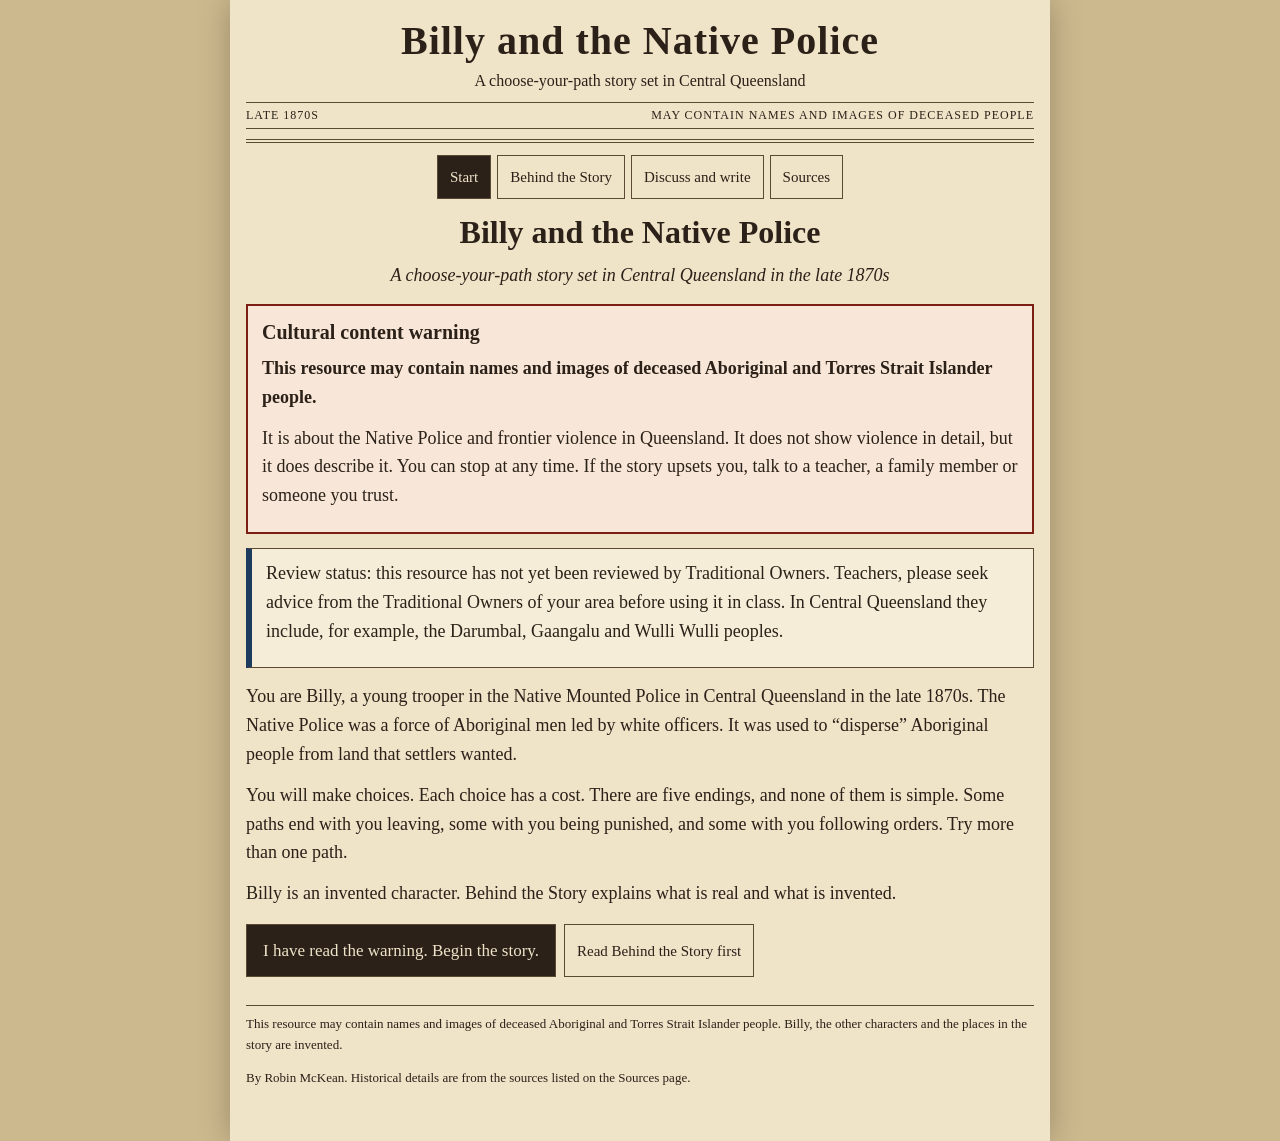
==== index.html @ 31b7c8f5 "Billy and the Native Police: choose-your-path app, student and teacher versions" ====
<!doctype html>
<html lang="en-AU"><head><meta charset="utf-8">
<meta name="viewport" content="width=device-width,initial-scale=1">
<title>Billy and the Native Police</title>
<meta name="description" content="A choose-your-path story set in Central Queensland in the late 1870s, about a young trooper in the Native Mounted Police. Includes a cultural content warning, real history panels with sources, and class questions.">
<meta name="theme-color" content="#2b2118">
<link rel="icon" href="data:image/svg+xml,%3Csvg xmlns='http://www.w3.org/2000/svg' viewBox='0 0 32 32'%3E%3Crect width='32' height='32' fill='%232b2118'/%3E%3Cpath d='M6 24 L16 8 L26 24' stroke='%23efe3c8' stroke-width='3' fill='none'/%3E%3C/svg%3E">
<link rel="stylesheet" href="styles.css">
</head><body>
<a class="skip" href="#main">Skip to the main content</a>
<div class="sheet">
<header>

 <div class="mast">Billy and the Native Police</div>
 <div class="sub">A choose-your-path story set in Central Queensland</div>
 <div class="dateline"><span>Late 1870s</span><span>May contain names and images of deceased people</span></div>
</header>
<nav id="nav" aria-label="Sections"></nav>
<main id="main" tabindex="-1"></main>
<footer id="foot"></footer>
</div>
<noscript><p style="padding:16px;font-family:Georgia,serif">This app needs JavaScript. Nothing is sent anywhere.</p></noscript>
<script src="data.js"></script>
<script src="app.js"></script>
</body></html>
---- styles.css ----
:root{--paper:#efe3c8;--ink:#2b2118;--rule:#5b4a33;--red:#7a1f12;--soft:#f6edd8;--green:#1f4a2c;--blue:#1d3b5c;--earth:#8a4b24}
*{box-sizing:border-box}
html{-webkit-text-size-adjust:100%}
body{margin:0;background:#cdb98e;color:var(--ink);font-family:Georgia,"Times New Roman",serif;font-size:18px;line-height:1.6}
.skip{position:absolute;left:-999px;top:0;background:var(--ink);color:var(--paper);padding:10px 14px;z-index:10}
.skip:focus{left:8px;top:8px}
.sheet{max-width:820px;margin:0 auto;background:var(--paper);padding:14px 16px 40px;min-height:100vh;box-shadow:0 0 30px rgba(0,0,0,.25)}
header{text-align:center;border-bottom:4px double var(--rule);padding-bottom:10px}
.mast{font-weight:bold;font-size:clamp(24px,6.5vw,40px);letter-spacing:1px;margin:4px 0;line-height:1.15}
.sub{font-size:16px}
.dateline{display:flex;justify-content:space-between;gap:8px;flex-wrap:wrap;font-size:12px;text-transform:uppercase;letter-spacing:1px;border-top:1px solid var(--rule);border-bottom:1px solid var(--rule);padding:3px 0;margin-top:8px}
.tbanner{background:var(--ink);color:var(--paper);margin:0 0 8px;padding:6px 10px;font-size:14px}
.tbanner a{color:#ffd9a8}
nav{display:flex;flex-wrap:wrap;gap:6px;margin:12px 0;justify-content:center}
nav a,.btn{display:inline-flex;align-items:center;justify-content:center;font:inherit;font-size:15px;padding:8px 12px;min-height:44px;background:var(--paper);color:var(--ink);border:1px solid var(--rule);cursor:pointer;text-decoration:none;text-align:center}
nav a[aria-current="page"]{background:var(--ink);color:var(--paper)}
.btn.dark{background:var(--ink);color:var(--paper)}
.btn.big{font-size:17px;padding:12px 16px}
.btn.small{font-size:14px}
:focus-visible{outline:3px solid var(--red);outline-offset:2px}
main:focus,h1:focus{outline:none}
h1{font-size:clamp(24px,6vw,32px);text-align:center;margin:14px 0 10px;line-height:1.2}
h2{font-size:20px;margin:18px 0 6px}
h3{font-size:17px;margin:12px 0 4px}
p{margin:0 0 12px}
.lead{text-align:center;font-style:italic}
.kind{font-family:"Courier New",monospace;text-transform:uppercase;letter-spacing:1px;font-size:14px;color:var(--red);text-align:center;margin:0 0 8px}
.strong{font-weight:bold}
.care{border:2px solid var(--red);background:#f8e7d8;padding:10px 14px;margin:14px 0}
.care h2{margin-top:0}
.panel{border:1px solid var(--rule);padding:10px 14px;margin:14px 0;background:var(--soft)}
.panel h2{margin-top:0}
.panel.real{border-left:6px solid var(--green)}
.panel.made{border-left:6px dashed var(--red)}
.panel.check{border-left:6px solid var(--blue)}
.panel.summary{border-left:6px solid var(--earth)}
.panel.teacher{border-left:6px double var(--blue);background:#e6edf4}
.panel ul{margin:6px 0 0;padding-left:20px}
.panel li{margin-bottom:8px}
details summary{cursor:pointer;font-weight:bold;min-height:32px}
.badge{display:inline-block;font-size:11px;font-weight:bold;letter-spacing:1px;text-transform:uppercase;padding:1px 7px;margin:0 6px 2px 0;border:1.5px solid;vertical-align:middle}
.b-real{color:var(--green);border-color:var(--green);background:#e4eddc}
.srcs{display:block;font-size:14px;margin-top:2px}
.srcs a,.sourcelist a{color:var(--blue);overflow-wrap:anywhere}
.choices{list-style:none;margin:6px 0;padding:0}
.sc{display:block;width:100%;text-align:left;font:inherit;background:#fffaf0;color:var(--ink);border:2px solid var(--rule);padding:12px 14px;margin:8px 0;cursor:pointer;min-height:48px}
.sc:hover{background:#f6e7c9;border-color:var(--red)}
.actions{display:flex;flex-wrap:wrap;gap:8px;margin:16px 0}
.small{font-size:14px}
.note{font-size:15px;border:1px dashed var(--rule);padding:8px 10px;margin:12px 0}
.sr{position:absolute;left:-9999px}
.trail li{margin-bottom:4px}
.qs li{margin-bottom:14px}
.tgroup{margin:8px 0}
.tbox{border:1px dashed var(--rule);background:#fffaf0;padding:8px 12px;margin-top:6px}
.sourcelist li{margin-bottom:10px;font-size:15px}
figure{margin:10px 0}
figure img{max-width:100%;height:auto;border:1px solid var(--rule)}
figcaption{font-size:14px}
footer{margin-top:28px;border-top:1px solid var(--rule);padding-top:8px;font-size:13px}
@media print{nav,.actions,.skip,.sc{display:none}.sheet{box-shadow:none}details{display:block}}
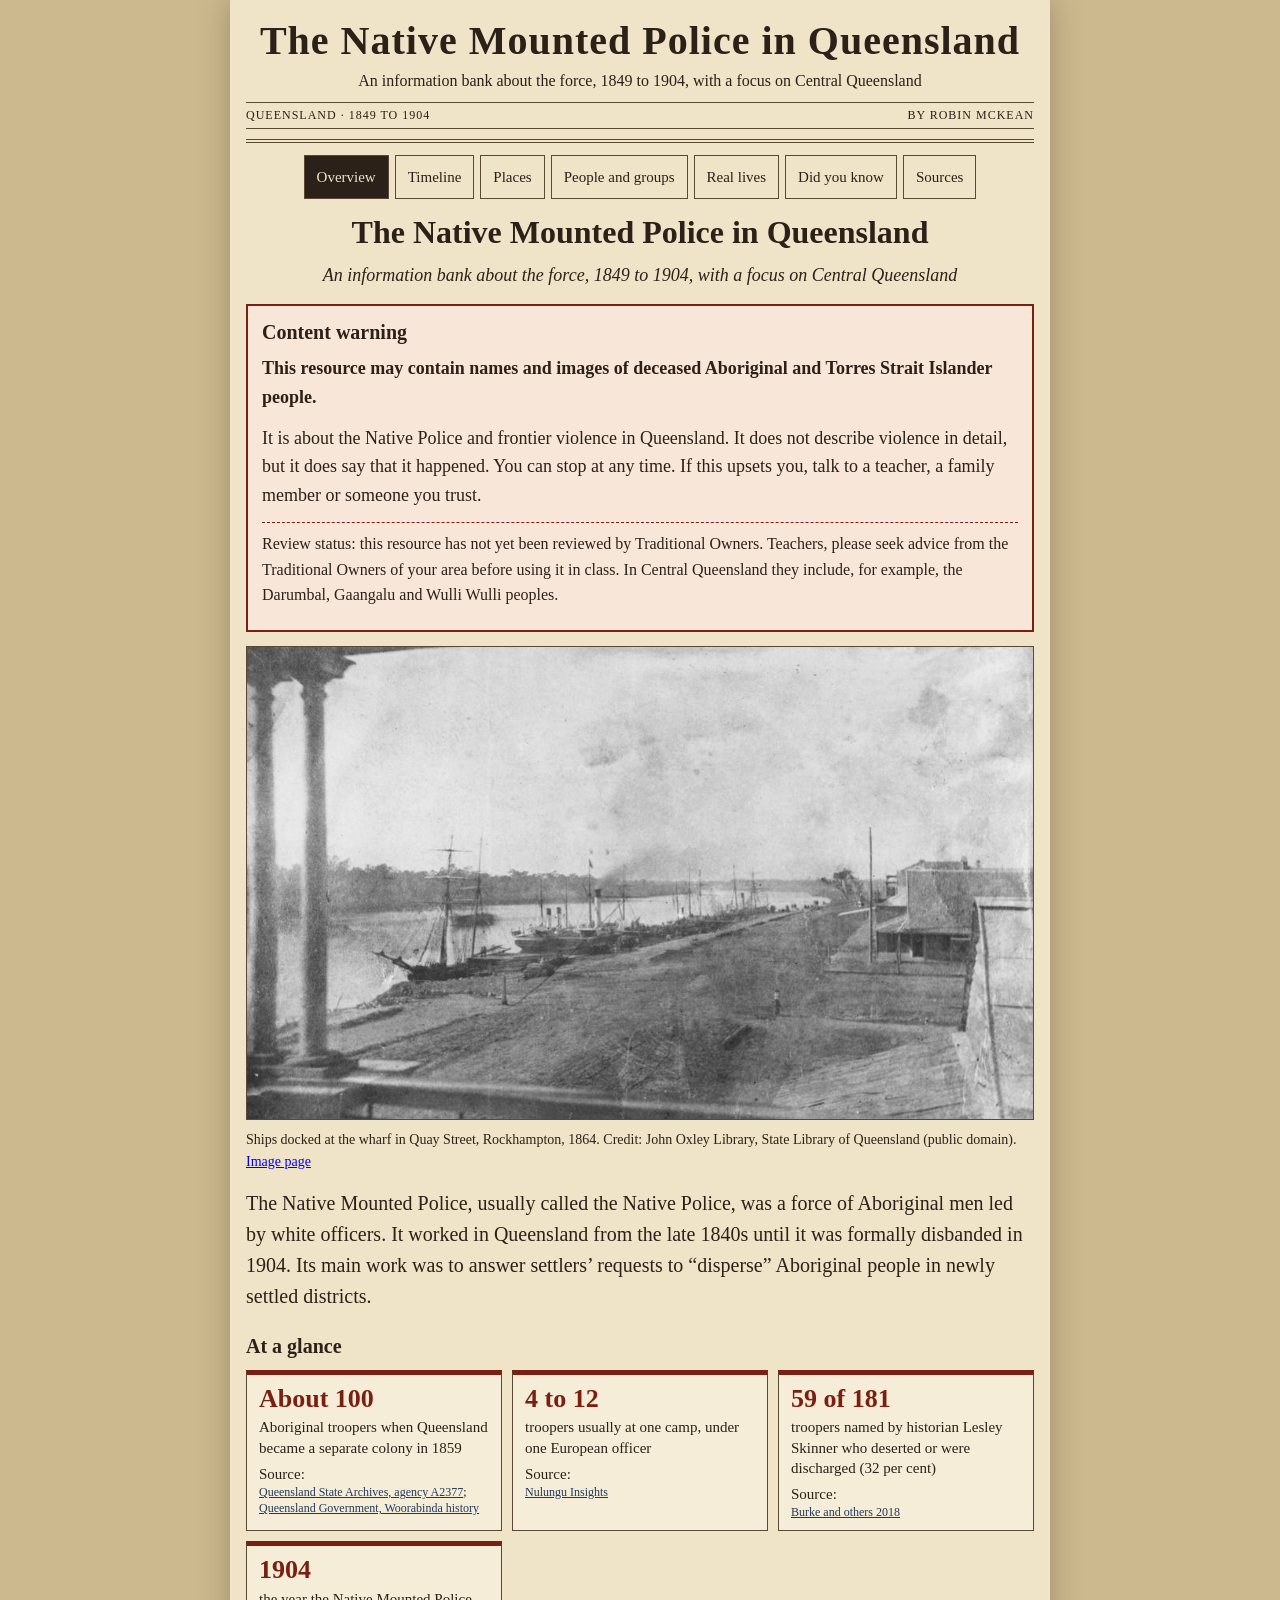
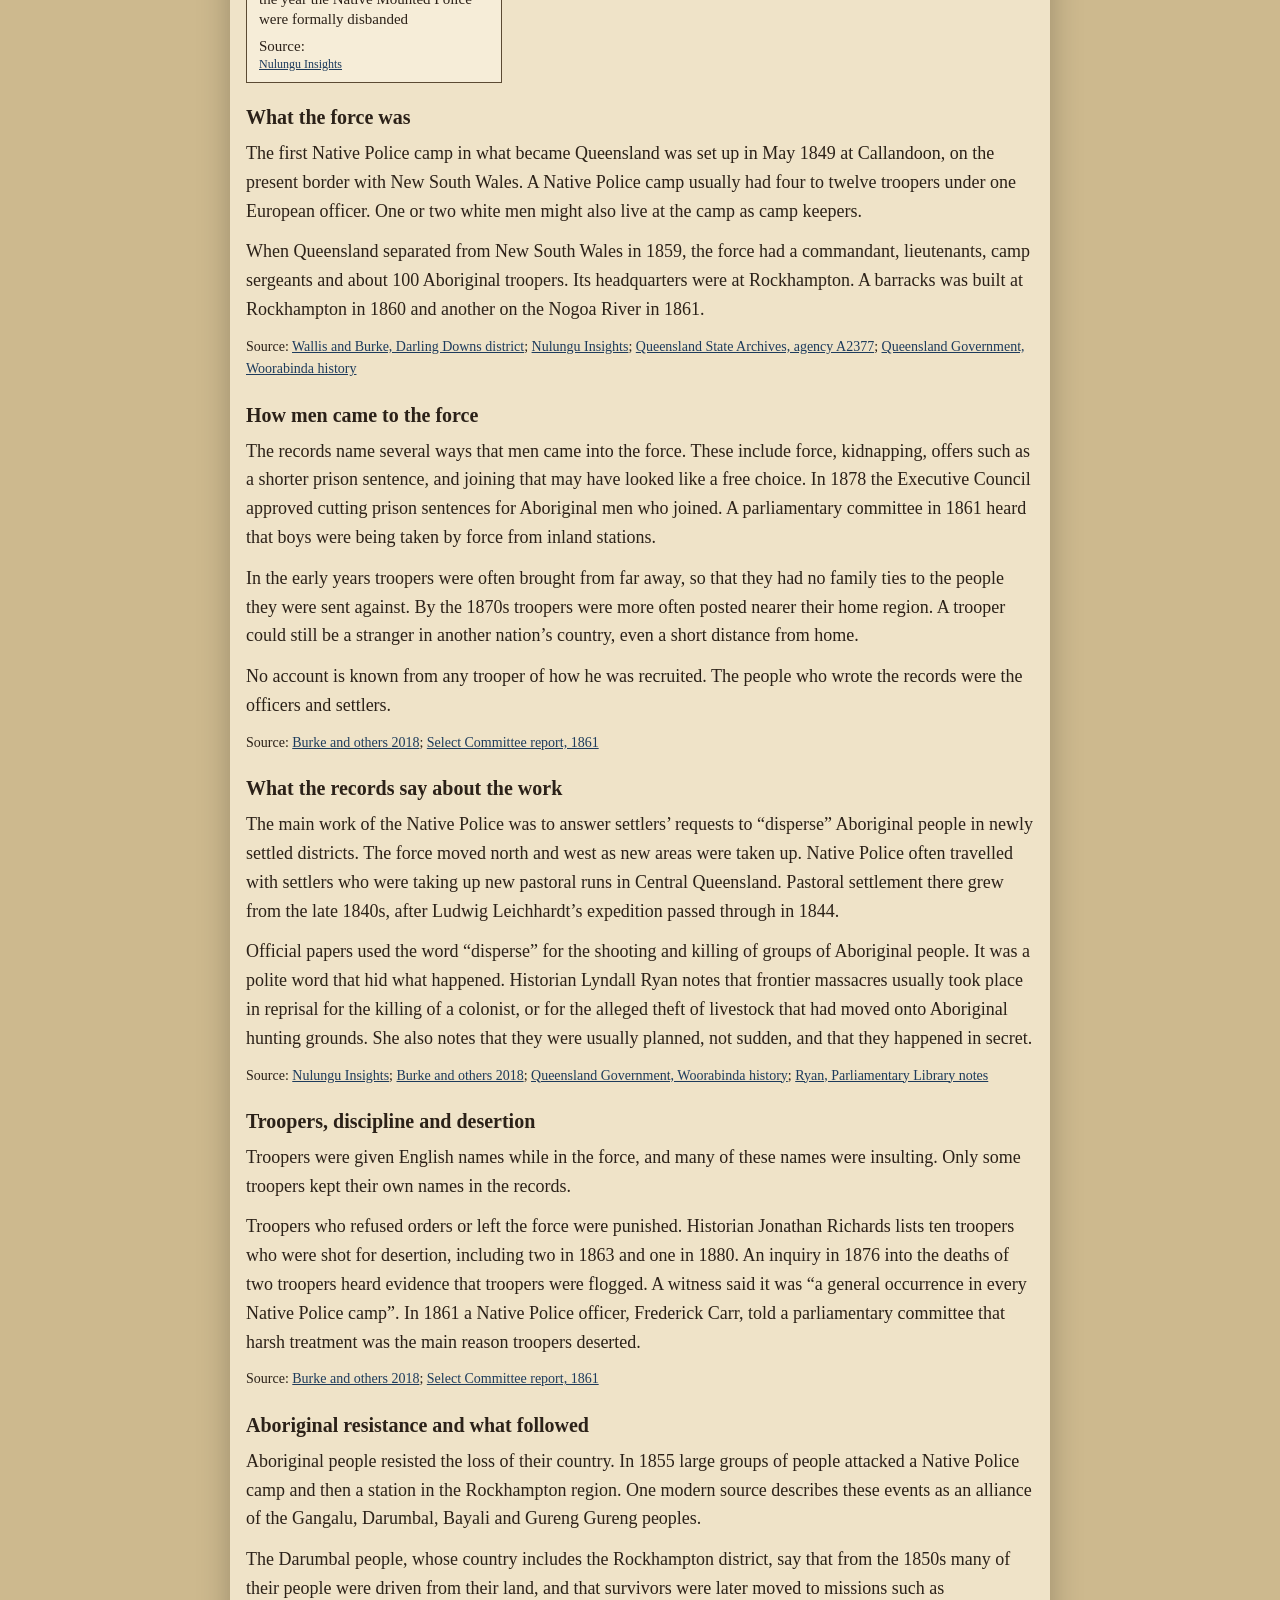
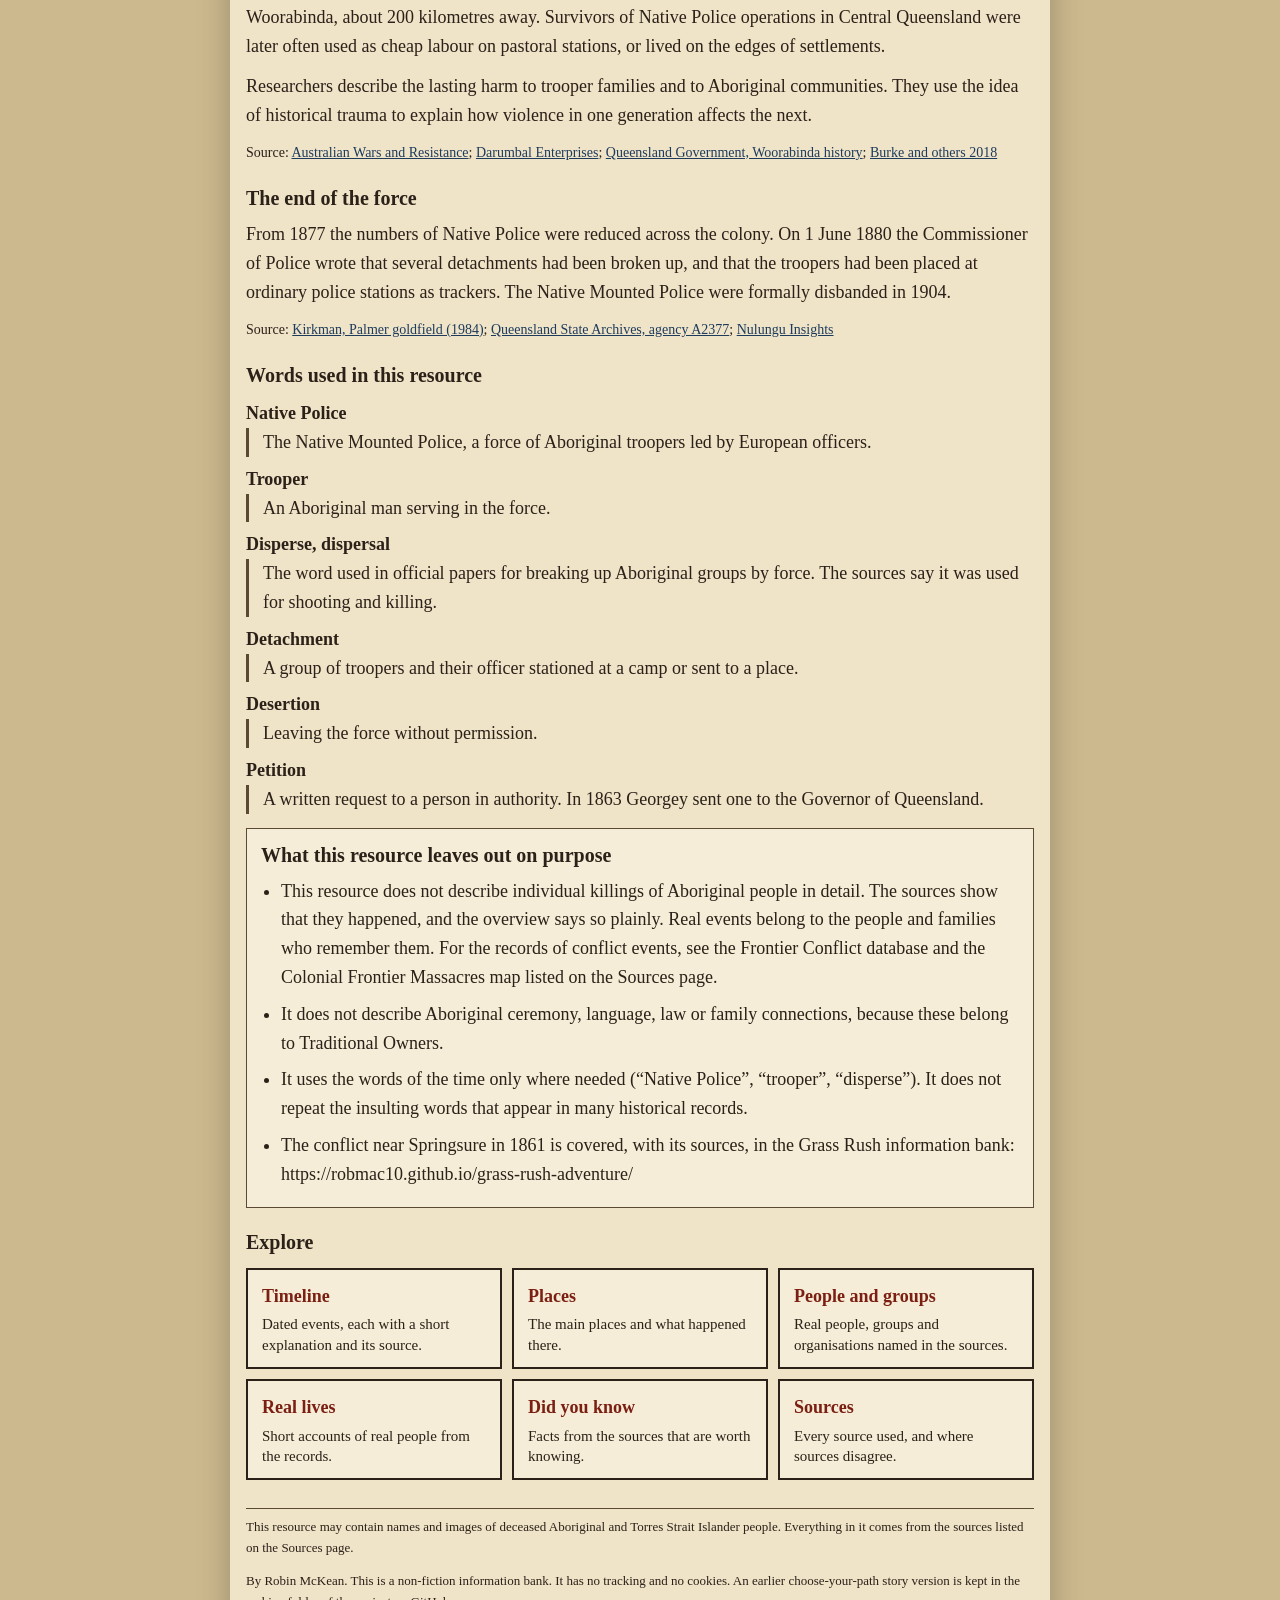
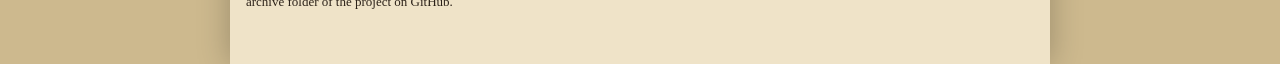
==== commit d8afb9f6: "Turn into a non-fiction information bank; story version archived (tag story-version, archive/story-v" ====
--- a/index.html
+++ b/index.html
@@ -1,25 +1,25 @@
 <!doctype html>
 <html lang="en-AU"><head><meta charset="utf-8">
 <meta name="viewport" content="width=device-width,initial-scale=1">
-<title>Billy and the Native Police</title>
-<meta name="description" content="A choose-your-path story set in Central Queensland in the late 1870s, about a young trooper in the Native Mounted Police. Includes a cultural content warning, real history panels with sources, and class questions.">
+<title>The Native Mounted Police in Queensland</title>
+<meta name="description" content="A non-fiction information bank about the Native Mounted Police in Queensland: an overview, timeline, places, people and groups, real lives, and sources. Includes a cultural content warning.">
 <meta name="theme-color" content="#2b2118">
-<link rel="icon" href="data:image/svg+xml,%3Csvg xmlns='http://www.w3.org/2000/svg' viewBox='0 0 32 32'%3E%3Crect width='32' height='32' fill='%232b2118'/%3E%3Cpath d='M6 24 L16 8 L26 24' stroke='%23efe3c8' stroke-width='3' fill='none'/%3E%3C/svg%3E">
+<link rel="icon" href="data:image/svg+xml,%3Csvg xmlns='http://www.w3.org/2000/svg' viewBox='0 0 32 32'%3E%3Crect width='32' height='32' fill='%232b2118'/%3E%3Cpath d='M6 24 L16 8 L26 24' stroke='%23f1e6cc' stroke-width='3' fill='none'/%3E%3C/svg%3E">
 <link rel="stylesheet" href="styles.css">
 </head><body>
 <a class="skip" href="#main">Skip to the main content</a>
 <div class="sheet">
 <header>
 
- <div class="mast">Billy and the Native Police</div>
- <div class="sub">A choose-your-path story set in Central Queensland</div>
- <div class="dateline"><span>Late 1870s</span><span>May contain names and images of deceased people</span></div>
+ <div class="mast">The Native Mounted Police in Queensland</div>
+ <div class="sub">An information bank about the force, 1849 to 1904, with a focus on Central Queensland</div>
+ <div class="dateline"><span>Queensland · 1849 to 1904</span><span>By Robin McKean</span></div>
 </header>
 <nav id="nav" aria-label="Sections"></nav>
 <main id="main" tabindex="-1"></main>
 <footer id="foot"></footer>
 </div>
-<noscript><p style="padding:16px;font-family:Georgia,serif">This app needs JavaScript. Nothing is sent anywhere.</p></noscript>
+<noscript><p style="padding:16px;font-family:Georgia,serif">This resource needs JavaScript. Nothing is sent anywhere.</p></noscript>
 <script src="data.js"></script>
 <script src="app.js"></script>
 </body></html>
--- a/styles.css
+++ b/styles.css
@@ -59,3 +59,68 @@
 figcaption{font-size:14px}
 footer{margin-top:28px;border-top:1px solid var(--rule);padding-top:8px;font-size:13px}
 @media print{nav,.actions,.skip,.sc{display:none}.sheet{box-shadow:none}details{display:block}}
+
+/* ---- Information bank additions (all four apps) ---- */
+.sr{position:absolute;left:-9999px;width:1px;height:1px;overflow:hidden}
+.tbanner{background:var(--ink);color:var(--paper);margin:0 0 8px;padding:8px 10px;font-size:15px}
+.tbanner a{color:#f0d9a0}
+.lead{max-width:44em;margin:0 auto 14px;text-align:center;font-style:italic}
+.bigpara{font-size:20px;line-height:1.55;max-width:44em;margin:14px auto}
+.strong{font-weight:bold}
+.care .review{border-top:1px dashed var(--red);padding-top:8px;margin-top:8px;font-size:16px}
+.glance{display:grid;grid-template-columns:repeat(auto-fit,minmax(190px,1fr));gap:10px;margin:8px 0 14px}
+.stat{border:1px solid var(--rule);background:var(--soft);padding:10px 12px;border-top:5px solid var(--red)}
+.stat b{display:block;font-size:26px;line-height:1.1;color:var(--red);font-family:Georgia,serif}
+.stat span{display:block;font-size:15px;line-height:1.35;margin-top:4px}
+.stat .srcs{display:block;margin-top:6px;font-size:12px}
+.tiles{display:grid;grid-template-columns:repeat(auto-fit,minmax(200px,1fr));gap:10px;margin:10px 0}
+.tile{display:block;border:2px solid var(--ink);background:var(--soft);color:var(--ink);text-decoration:none;padding:12px 14px;min-height:88px}
+.tile b{display:block;font-size:18px;margin-bottom:4px;color:var(--red)}
+.tile span{font-size:15px;line-height:1.35;display:block}
+.tile:hover{background:var(--paper)}
+.words{margin:6px 0 14px}
+.words dt{font-weight:bold;margin-top:8px}
+.words dd{margin:0 0 4px 0;padding-left:14px;border-left:3px solid var(--rule)}
+.srcline{margin:2px 0 10px}
+.srcs{font-size:14px}
+.snote{font-size:14px;color:#4a3d2b}
+.tl{list-style:none;margin:14px 0;padding:0 0 0 0;position:relative}
+.tl:before{content:"";position:absolute;left:112px;top:6px;bottom:6px;width:3px;background:var(--rule);opacity:.55}
+.tl li{display:grid;grid-template-columns:100px 1fr;gap:24px;margin:0 0 14px;position:relative}
+.tl li:before{content:"";position:absolute;left:106px;top:9px;width:13px;height:13px;border-radius:50%;background:var(--red);border:2px solid var(--paper);box-shadow:0 0 0 1px var(--rule)}
+.tl-date{font-family:"Courier New",Courier,monospace;font-weight:bold;font-size:15px;text-align:right;line-height:1.3;padding-top:3px;overflow-wrap:anywhere}
+.tl-body{background:var(--soft);border:1px solid var(--rule);padding:8px 12px}
+.tl-body h3{margin:0 0 4px;font-size:18px}
+.tl-body p{margin:0 0 6px}
+.tl li.flagged .tl-body{border-left:6px solid var(--blue)}
+.flag{font-size:15px;border:1px dashed var(--blue);background:#e8eef6;padding:6px 10px}
+.b-flag{color:var(--blue);border-color:var(--blue);background:#dfe8f3}
+.card{border:1px solid var(--rule);background:var(--soft);padding:10px 16px 6px;margin:16px 0;border-top:5px solid var(--red)}
+.card h2{margin-top:2px;border:0;font-size:22px}
+.card h3{margin:2px 0 2px;font-size:18px}
+.card.small{margin:0;padding:8px 12px 4px}
+.cards{display:grid;grid-template-columns:repeat(auto-fit,minmax(290px,1fr));gap:12px;margin:10px 0}
+.card .where{text-align:left;margin:0 0 8px}
+.life blockquote{margin:10px 0;padding:8px 14px;border-left:6px solid var(--red);background:#fffaf0;font-style:italic}
+.life blockquote p{margin:0 0 6px}
+.life blockquote footer{font-style:normal;font-size:14px;border:0;margin:0;padding:0;text-align:left}
+.viewpic summary,.panel>summary{cursor:pointer;font-weight:bold;min-height:32px}
+.know{padding-left:0;list-style:none;counter-reset:k;margin:10px 0}
+.know li{counter-increment:k;position:relative;padding:8px 12px 2px 52px;margin:0 0 10px;background:var(--soft);border:1px solid var(--rule);min-height:48px}
+.know li:before{content:counter(k);position:absolute;left:10px;top:8px;width:30px;height:30px;line-height:30px;text-align:center;background:var(--red);color:var(--paper);font-weight:bold;font-family:Arial,sans-serif;border-radius:50%}
+.know li p{margin:0 0 6px}
+.panel.teacher{border-left:6px solid var(--blue);background:#e8eef6}
+.tgroup{margin:6px 0 10px}
+.qs{padding-left:22px}
+.qs>li{margin-bottom:18px}
+.tbox{border:1px dashed var(--blue);background:#fffaf0;padding:8px 12px;margin-top:6px}
+.sourcelist{font-size:15px;padding-left:20px;overflow-wrap:anywhere}
+.sourcelist li{margin-bottom:9px}
+@media(max-width:620px){
+ .tl:before{left:7px}
+ .tl li{grid-template-columns:1fr;gap:2px;padding-left:26px}
+ .tl li:before{left:1px;top:6px}
+ .tl-date{text-align:left;padding-top:0}
+ .bigpara{font-size:18px}
+ nav a{font-size:14px;padding:6px 10px;min-height:40px}
+}
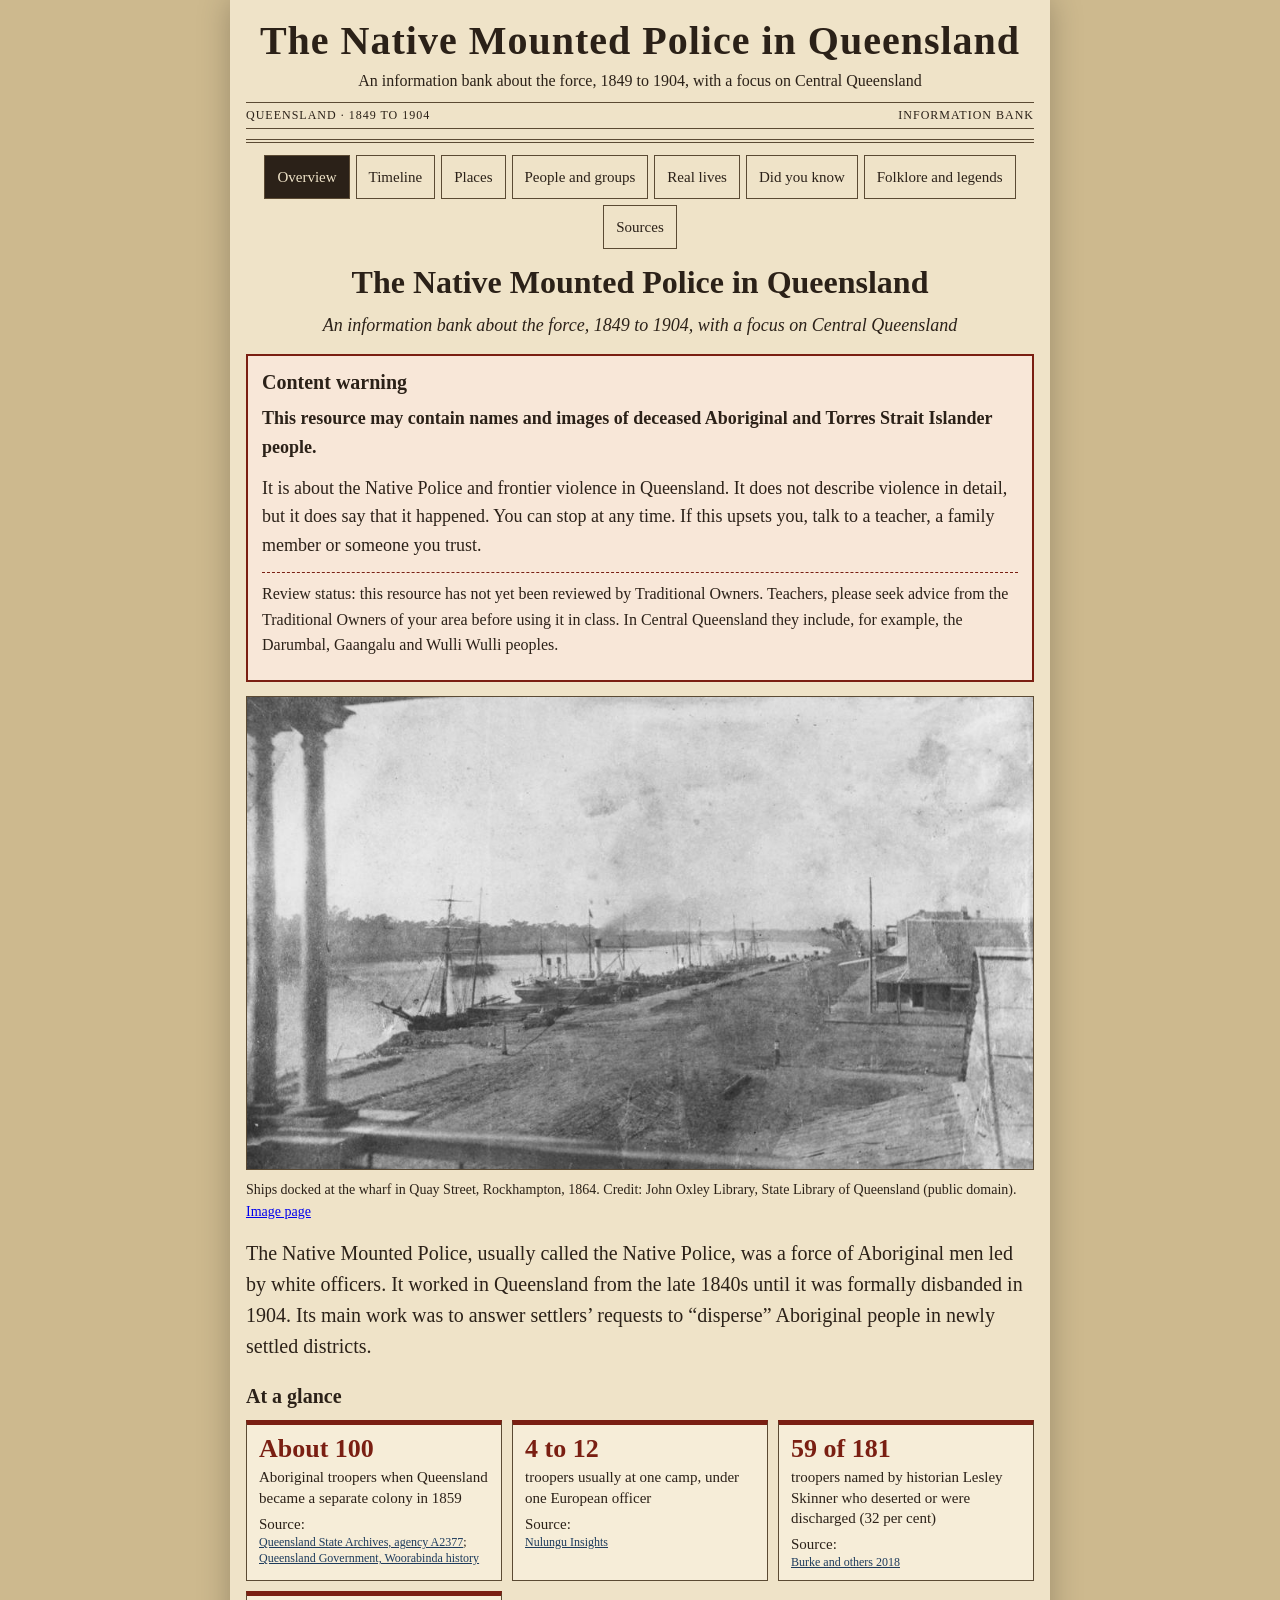
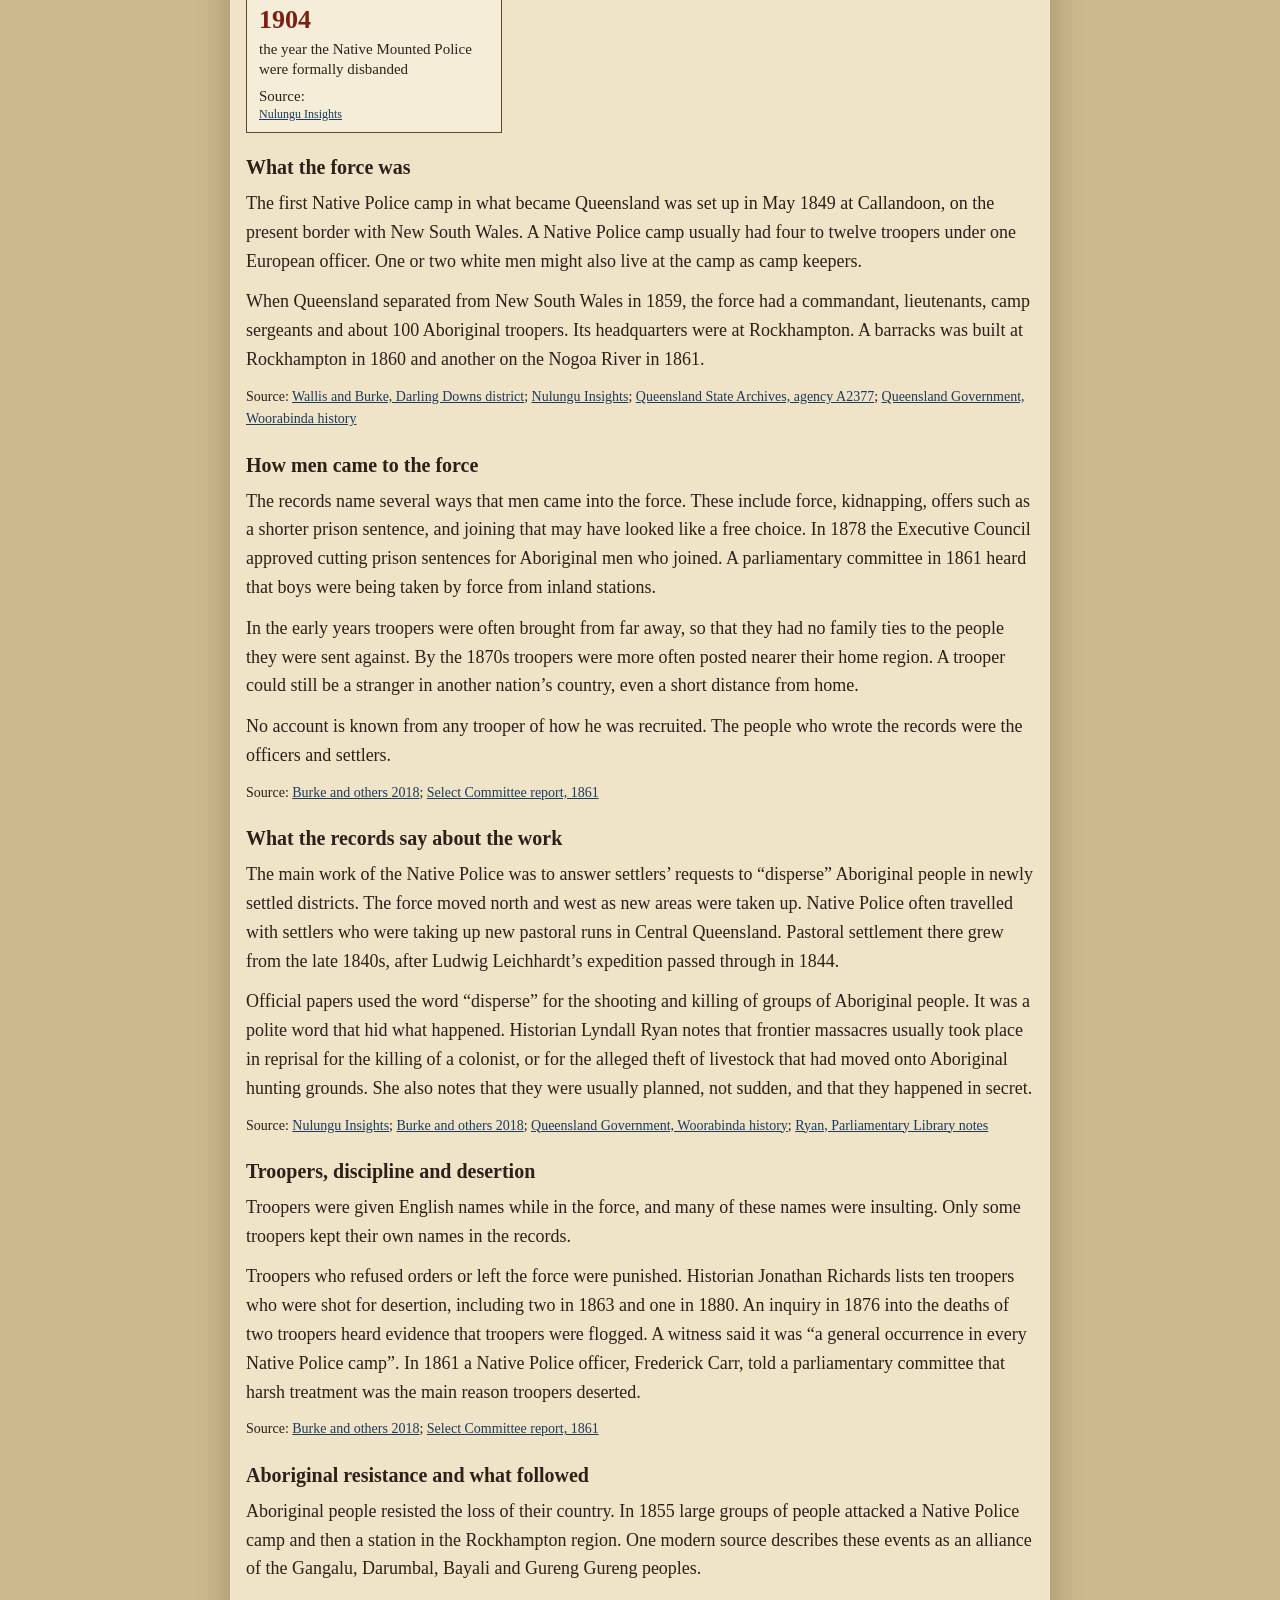
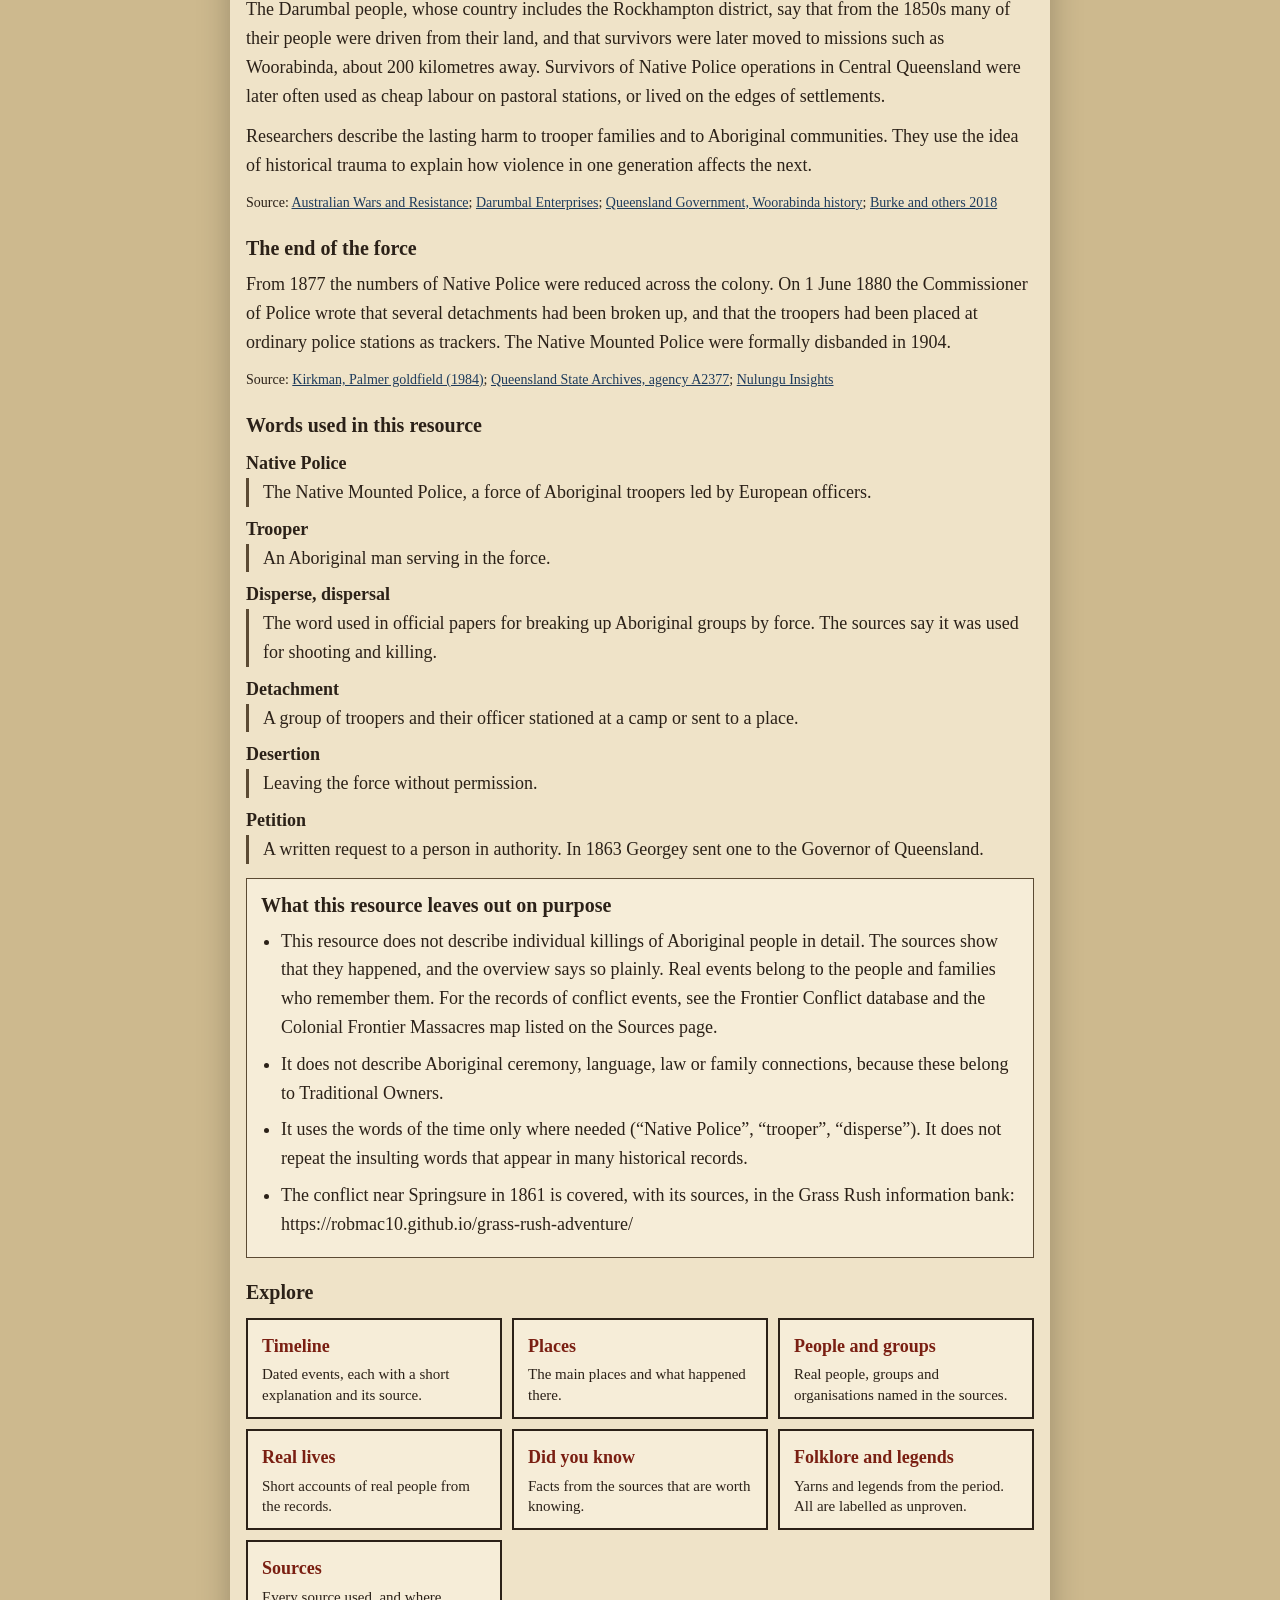
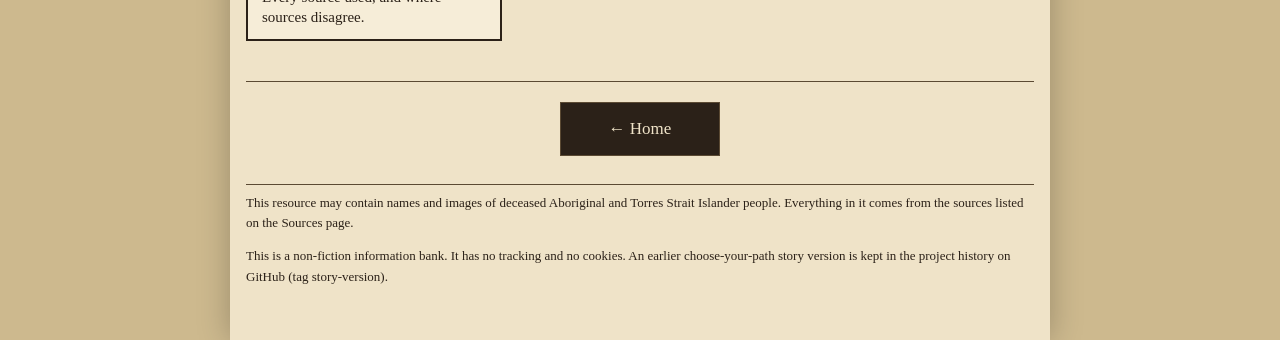
==== commit 95543694: "Remove author name and Native Police photo, add noindex, drop archive copy, fix dead source links" ====
--- a/index.html
+++ b/index.html
@@ -3,6 +3,7 @@
 <meta name="viewport" content="width=device-width,initial-scale=1">
 <title>The Native Mounted Police in Queensland</title>
 <meta name="description" content="A non-fiction information bank about the Native Mounted Police in Queensland: an overview, timeline, places, people and groups, real lives, and sources. Includes a cultural content warning.">
+<meta name="robots" content="noindex">
 <meta name="theme-color" content="#2b2118">
 <link rel="icon" href="data:image/svg+xml,%3Csvg xmlns='http://www.w3.org/2000/svg' viewBox='0 0 32 32'%3E%3Crect width='32' height='32' fill='%232b2118'/%3E%3Cpath d='M6 24 L16 8 L26 24' stroke='%23f1e6cc' stroke-width='3' fill='none'/%3E%3C/svg%3E">
 <link rel="stylesheet" href="styles.css">
@@ -13,7 +14,7 @@
 
  <div class="mast">The Native Mounted Police in Queensland</div>
  <div class="sub">An information bank about the force, 1849 to 1904, with a focus on Central Queensland</div>
- <div class="dateline"><span>Queensland · 1849 to 1904</span><span>By Robin McKean</span></div>
+ <div class="dateline"><span>Queensland · 1849 to 1904</span><span>Information bank</span></div>
 </header>
 <nav id="nav" aria-label="Sections"></nav>
 <main id="main" tabindex="-1"></main>
--- a/styles.css
+++ b/styles.css
@@ -124,3 +124,15 @@
  .bigpara{font-size:18px}
  nav a{font-size:14px;padding:6px 10px;min-height:40px}
 }
+
+.homebar{margin:40px 0 8px;padding-top:20px;border-top:1px solid var(--rule);text-align:center}
+.homebar .btn{min-width:160px}
+
+/* ---- Folklore and legends section ---- */
+.b-folk{color:var(--blue);border:1.5px dashed var(--blue);background:#dfe8f3}
+.folkbanner{border:2px dashed var(--blue);background:#e8eef6;padding:10px 14px;margin:14px 0}
+.folkbanner h2{margin-top:0;border:0}
+.card.folk{border-top:5px dashed var(--blue)}
+.folkfrom,.folkknown{margin:10px 0;padding:6px 12px;border-left:6px solid var(--rule);background:#fffaf0}
+.folkknown{border-left-color:var(--green)}
+.folkfrom h3,.folkknown h3{margin-top:2px}
